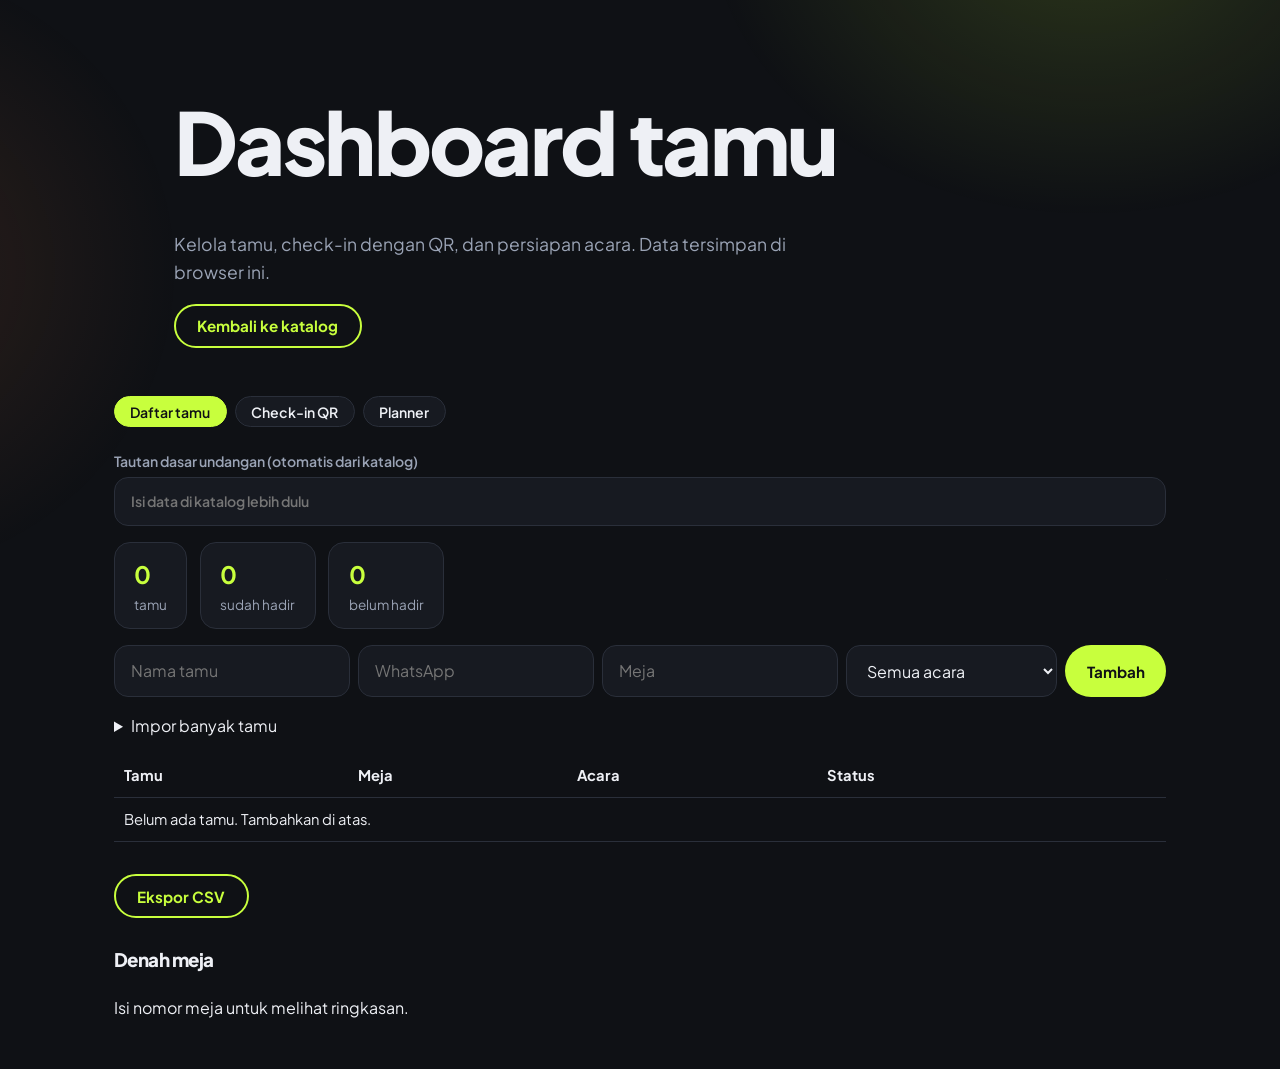
==== dashboard.html @ ad069d34 "Add files via upload" ====
<!DOCTYPE html>
<html lang="id"><head><meta charset="UTF-8"><meta name="viewport" content="width=device-width, initial-scale=1">
<title>Dashboard tamu</title>
<link href="https://fonts.googleapis.com/css2?family=Plus+Jakarta+Sans:wght@400;600;800&display=swap" rel="stylesheet">
<link rel="stylesheet" href="katalog.css"></head>
<body>
<header class="hero"><h1>Dashboard tamu</h1><p>Kelola tamu, check-in dengan QR, dan persiapan acara. Data tersimpan di browser ini.</p><a class="btn ghost" href="index.html">Kembali ke katalog</a></header>
<main>
<div class="chips" id="tabs" role="group"><button class="chip" data-p="tamu" aria-pressed="true">Daftar tamu</button><button class="chip" data-p="cek" aria-pressed="false">Check-in QR</button><button class="chip" data-p="plan" aria-pressed="false">Planner</button></div>

<section id="p-tamu" class="pane">
  <label>Tautan dasar undangan (otomatis dari katalog) <input id="base" placeholder="Isi data di katalog lebih dulu"></label>
  <div class="stat" id="stat"></div>
  <form id="fg" class="baris"><input name="n" placeholder="Nama tamu" required><input name="wa" placeholder="WhatsApp" inputmode="numeric"><input name="meja" placeholder="Meja"><select name="acara"><option value="semua">Semua acara</option><option value="akad">Akad saja</option><option value="resepsi">Resepsi saja</option></select><button class="btn">Tambah</button></form>
  <details><summary>Impor banyak tamu</summary><textarea id="imp" rows="4" placeholder="Nama|0812...|Meja (satu per baris)"></textarea><button class="btn ghost" id="impbtn" type="button">Impor</button></details>
  <div class="tabel"><table><thead><tr><th>Tamu</th><th>Meja</th><th>Acara</th><th>Status</th><th></th></tr></thead><tbody id="tbody"></tbody></table></div>
  <p><button class="btn ghost" id="csv" type="button">Ekspor CSV</button></p>
  <h3>Denah meja</h3><div id="meja" class="stat"></div>
</section>

<section id="p-cek" class="pane" hidden>
  <p id="cekinfo">Arahkan kamera ke kode QR pada tiket tamu.</p>
  <video id="cam" playsinline muted></video>
  <p><button class="btn" id="mulai" type="button">Mulai pindai</button> <button class="btn ghost" id="henti" type="button">Berhenti</button></p>
  <form id="fm" class="baris"><input id="manual" placeholder="Atau ketik nama tamu"><button class="btn ghost">Check-in manual</button></form>
</section>

<section id="p-plan" class="pane" hidden>
  <label>Total anggaran (Rp) <input id="total" inputmode="numeric"></label>
  <div class="stat" id="bstat"></div>
  <form id="fb" class="baris"><input name="n" placeholder="Pos pengeluaran" required><input name="j" placeholder="Jumlah (Rp)" inputmode="numeric" required><button class="btn">Tambah</button></form>
  <ul id="blist" class="daftar"></ul>
  <h3>Checklist persiapan</h3>
  <form id="ft" class="baris"><input name="t" placeholder="Tugas baru" required><button class="btn">Tambah</button></form>
  <ul id="tlist" class="daftar"></ul>
</section>
</main>
<div class="sapa" id="sapa" hidden></div>
<script src="dashboard.js"></script>
</body></html>
---- katalog.css ----
:root{--bg:#0f1115;--card:#171a21;--line:#2a2f3a;--ink:#eef0f5;--mut:#9aa3b5;--ac:#c8ff3d}
*{box-sizing:border-box}
html{scroll-behavior:smooth}
body{margin:0;background:var(--bg);color:var(--ink);font:16px/1.6 'Plus Jakarta Sans',sans-serif;-webkit-font-smoothing:antialiased}
body::before{content:'';position:fixed;inset:0;z-index:-1;background:radial-gradient(50vmax 40vmax at 85% -10%,rgba(200,255,61,.16),transparent 60%),radial-gradient(40vmax 40vmax at -10% 30%,rgba(255,138,76,.12),transparent 60%)}
h1,h2,h3{font-weight:800;letter-spacing:-.03em;line-height:1.05;margin:0 0 .5em}
.hero{max-width:980px;margin:auto;padding:6rem 1.5rem 3rem}
.hero h1{font-size:clamp(2.6rem,8vw,5.4rem);max-width:14ch}
.hero p{color:var(--mut);max-width:48ch;font-size:1.1rem}
main{max-width:1100px;margin:auto;padding:0 1.5rem}
h2{font-size:clamp(1.8rem,5vw,2.6rem);margin-top:3rem}
.btn{display:inline-block;background:var(--ac);color:#0f1115;border:0;border-radius:99px;padding:.7em 1.4em;font:700 .95rem 'Plus Jakarta Sans',sans-serif;cursor:pointer;text-decoration:none;transition:transform .2s}
.btn:hover{transform:translateY(-2px)}
.btn.ghost{background:transparent;color:var(--ac);border:2px solid var(--ac)}
.chips{display:flex;flex-wrap:wrap;gap:.5rem;margin:0 0 1.4rem}
.chip{border:1px solid var(--line);background:var(--card);color:var(--ink);border-radius:99px;padding:.4em 1.1em;font:600 .88rem 'Plus Jakarta Sans',sans-serif;cursor:pointer}
.chip[aria-pressed=true]{background:var(--ac);color:#0f1115;border-color:var(--ac)}
.grid{display:grid;grid-template-columns:repeat(auto-fill,minmax(240px,1fr));gap:1.4rem}
.card{background:var(--card);border:1px solid var(--line);border-radius:24px;padding:.9rem;display:flex;flex-direction:column;gap:.4rem;transition:transform .25s,border-color .25s}
.card:hover{transform:translateY(-6px);border-color:var(--ac)}
.card p{margin:0 0 .6rem;font-size:.9rem;color:var(--mut);flex:1}
.card h3{font-size:1.2rem;margin:.5rem .3rem 0}.card p,.card .btn{margin-inline:.3rem}
.thumb{height:310px;overflow:hidden;border-radius:16px;background:#000}
.thumb iframe{width:400px;height:680px;border:0;transform:scale(.52);transform-origin:0 0;pointer-events:none}
.editor{display:grid;grid-template-columns:1fr 360px;gap:2.5rem;align-items:start;margin:3rem 0}
form{display:grid;gap:.9rem}
label{display:grid;gap:.3rem;font-weight:600;font-size:.88rem;color:var(--mut)}
input,select,textarea{padding:.75rem 1rem;border:1px solid var(--line);border-radius:14px;font:inherit;background:var(--card);color:var(--ink)}
input:focus,select:focus,textarea:focus{outline:2px solid var(--ac);border-color:transparent}
.out{display:flex;gap:.5rem;flex-wrap:wrap;margin-top:.5rem}.out input{flex:1 1 100%}
.phone{position:sticky;top:1rem;border:10px solid #000;border-radius:42px;overflow:hidden;height:660px;background:#000;box-shadow:0 30px 80px rgba(0,0,0,.6),0 0 0 1px var(--line)}
.phone iframe{width:100%;height:100%;border:0}
.bulk{margin:0 0 4rem;display:grid;gap:.8rem;max-width:640px}
.bulk p{color:var(--mut);margin:0}
#hasil{padding-left:1.2rem}#hasil a{margin-left:.6rem;color:var(--ac)}
footer{text-align:center;padding:2.5rem;color:var(--mut);font-size:.9rem}
:focus-visible{outline:3px solid var(--ac);outline-offset:2px}
@media(max-width:860px){.editor{grid-template-columns:1fr}.phone{position:static}}
.fitur{display:grid;grid-template-columns:repeat(auto-fill,minmax(250px,1fr));gap:1rem;margin-bottom:2rem}
.fitur div{background:var(--card);border:1px solid var(--line);border-radius:20px;padding:1.2rem}
.fitur h3{font-size:1.1rem;color:var(--ac)}.fitur p{margin:0;color:var(--mut);font-size:.92rem}
.faq details{background:var(--card);border:1px solid var(--line);border-radius:16px;padding:1rem 1.2rem;margin-bottom:.6rem}
.faq summary{font-weight:700;cursor:pointer}.faq p{color:var(--mut);margin:.6rem 0 0}.faq{margin-bottom:3rem}
.pane{display:grid;gap:1rem;margin-bottom:3rem}.pane[hidden]{display:none}
.baris{display:flex;flex-wrap:wrap;gap:.5rem}.baris input,.baris select{flex:1 1 130px}
.stat{display:flex;flex-wrap:wrap;gap:.8rem}.stat div{background:var(--card);border:1px solid var(--line);border-radius:16px;padding:.8rem 1.2rem;color:var(--mut);font-size:.85rem}.stat b{display:block;font-size:1.5rem;color:var(--ac)}
.tabel{overflow-x:auto}table{width:100%;border-collapse:collapse;font-size:.92rem}th,td{padding:.6rem;border-bottom:1px solid var(--line);text-align:left}
td button{background:none;border:0;color:var(--ac);cursor:pointer;font:inherit}td a{color:var(--ac)}
.daftar{list-style:none;padding:0;display:grid;gap:.4rem}.daftar li{background:var(--card);border:1px solid var(--line);border-radius:12px;padding:.6rem 1rem;display:flex;gap:.6rem;align-items:center;justify-content:space-between}
.daftar button{background:none;border:0;color:var(--mut);cursor:pointer}
#cam{width:100%;max-width:420px;border-radius:20px;background:#000}
.sapa{position:fixed;inset:0;z-index:50;background:var(--ac);color:#0f1115;display:grid;place-items:center;text-align:center}.sapa[hidden]{display:none}.sapa h2{font-size:clamp(3rem,12vw,7rem);margin:0}
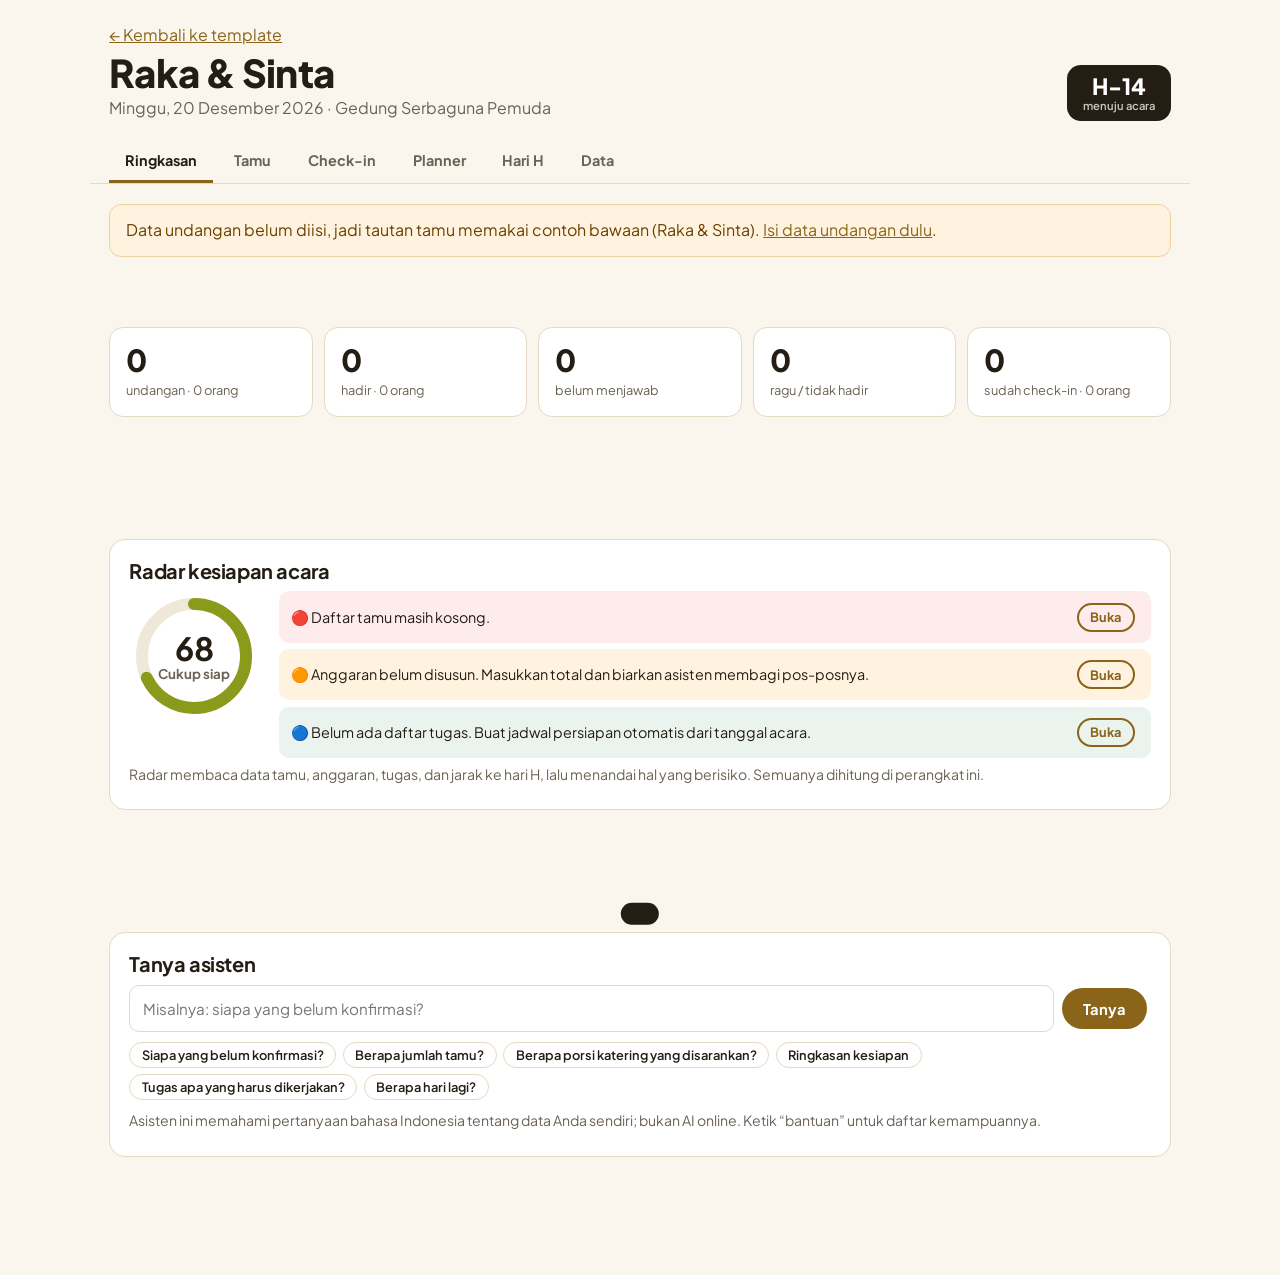
==== commit c395064a: "Add files via upload" ====
--- a/dashboard.html
+++ b/dashboard.html
@@ -1,40 +1,32 @@
 <!DOCTYPE html>
-<html lang="id"><head><meta charset="UTF-8"><meta name="viewport" content="width=device-width, initial-scale=1">
-<title>Dashboard tamu</title>
+<html lang="id">
+<head>
+<meta charset="UTF-8">
+<meta name="viewport" content="width=device-width, initial-scale=1">
+<title>Dashboard Tamu — Undangan Digital</title>
+<link rel="preconnect" href="https://fonts.googleapis.com">
 <link href="https://fonts.googleapis.com/css2?family=Plus+Jakarta+Sans:wght@400;600;800&display=swap" rel="stylesheet">
-<link rel="stylesheet" href="katalog.css"></head>
-<body>
-<header class="hero"><h1>Dashboard tamu</h1><p>Kelola tamu, check-in dengan QR, dan persiapan acara. Data tersimpan di browser ini.</p><a class="btn ghost" href="index.html">Kembali ke katalog</a></header>
-<main>
-<div class="chips" id="tabs" role="group"><button class="chip" data-p="tamu" aria-pressed="true">Daftar tamu</button><button class="chip" data-p="cek" aria-pressed="false">Check-in QR</button><button class="chip" data-p="plan" aria-pressed="false">Planner</button></div>
+<link rel="stylesheet" href="katalog.css">
+<link rel="stylesheet" href="dashboard.css">
+</head>
+<body class="dash">
+<header class="dh">
+  <div>
+    <a href="index.html">← Kembali ke template</a>
+    <h1 id="judul">Dashboard tamu</h1>
+    <p id="subjudul"></p>
+  </div>
+  <div class="hmin" id="hmin" aria-live="polite"></div>
+</header>
+<nav class="tabs" id="tabs" role="tablist" aria-label="Bagian dashboard"></nav>
+<main id="panel" tabindex="-1"></main>
 
-<section id="p-tamu" class="pane">
-  <label>Tautan dasar undangan (otomatis dari katalog) <input id="base" placeholder="Isi data di katalog lebih dulu"></label>
-  <div class="stat" id="stat"></div>
-  <form id="fg" class="baris"><input name="n" placeholder="Nama tamu" required><input name="wa" placeholder="WhatsApp" inputmode="numeric"><input name="meja" placeholder="Meja"><select name="acara"><option value="semua">Semua acara</option><option value="akad">Akad saja</option><option value="resepsi">Resepsi saja</option></select><button class="btn">Tambah</button></form>
-  <details><summary>Impor banyak tamu</summary><textarea id="imp" rows="4" placeholder="Nama|0812...|Meja (satu per baris)"></textarea><button class="btn ghost" id="impbtn" type="button">Impor</button></details>
-  <div class="tabel"><table><thead><tr><th>Tamu</th><th>Meja</th><th>Acara</th><th>Status</th><th></th></tr></thead><tbody id="tbody"></tbody></table></div>
-  <p><button class="btn ghost" id="csv" type="button">Ekspor CSV</button></p>
-  <h3>Denah meja</h3><div id="meja" class="stat"></div>
-</section>
+<div class="sapa" id="sapa" hidden role="alertdialog" aria-live="assertive" aria-label="Sambutan tamu"></div>
+<div id="toast" role="status" aria-live="polite"></div>
 
-<section id="p-cek" class="pane" hidden>
-  <p id="cekinfo">Arahkan kamera ke kode QR pada tiket tamu.</p>
-  <video id="cam" playsinline muted></video>
-  <p><button class="btn" id="mulai" type="button">Mulai pindai</button> <button class="btn ghost" id="henti" type="button">Berhenti</button></p>
-  <form id="fm" class="baris"><input id="manual" placeholder="Atau ketik nama tamu"><button class="btn ghost">Check-in manual</button></form>
-</section>
-
-<section id="p-plan" class="pane" hidden>
-  <label>Total anggaran (Rp) <input id="total" inputmode="numeric"></label>
-  <div class="stat" id="bstat"></div>
-  <form id="fb" class="baris"><input name="n" placeholder="Pos pengeluaran" required><input name="j" placeholder="Jumlah (Rp)" inputmode="numeric" required><button class="btn">Tambah</button></form>
-  <ul id="blist" class="daftar"></ul>
-  <h3>Checklist persiapan</h3>
-  <form id="ft" class="baris"><input name="t" placeholder="Tugas baru" required><button class="btn">Tambah</button></form>
-  <ul id="tlist" class="daftar"></ul>
-</section>
-</main>
-<div class="sapa" id="sapa" hidden></div>
+<script src="data.js"></script>
+<script src="penyimpanan.js"></script>
+<script src="smart.js"></script>
 <script src="dashboard.js"></script>
-</body></html>
+</body>
+</html>
--- a/katalog.css
+++ b/katalog.css
@@ -1,52 +1,91 @@
-:root{--bg:#0f1115;--card:#171a21;--line:#2a2f3a;--ink:#eef0f5;--mut:#9aa3b5;--ac:#c8ff3d}
+/* Katalog + dasar gaya bersama dashboard */
+:root{--k-bg:#faf6ee;--k-ink:#231d14;--k-mut:#6b6254;--k-ac:#8a6419;--k-ac2:#f1e4c3;--k-line:#e4d9c3;--k-card:#fff;--k-ok:#2f7d4f;--k-warn:#b26a00;--k-bad:#b3261e;--k-r:16px}
 *{box-sizing:border-box}
 html{scroll-behavior:smooth}
-body{margin:0;background:var(--bg);color:var(--ink);font:16px/1.6 'Plus Jakarta Sans',sans-serif;-webkit-font-smoothing:antialiased}
-body::before{content:'';position:fixed;inset:0;z-index:-1;background:radial-gradient(50vmax 40vmax at 85% -10%,rgba(200,255,61,.16),transparent 60%),radial-gradient(40vmax 40vmax at -10% 30%,rgba(255,138,76,.12),transparent 60%)}
-h1,h2,h3{font-weight:800;letter-spacing:-.03em;line-height:1.05;margin:0 0 .5em}
-.hero{max-width:980px;margin:auto;padding:6rem 1.5rem 3rem}
-.hero h1{font-size:clamp(2.6rem,8vw,5.4rem);max-width:14ch}
-.hero p{color:var(--mut);max-width:48ch;font-size:1.1rem}
-main{max-width:1100px;margin:auto;padding:0 1.5rem}
-h2{font-size:clamp(1.8rem,5vw,2.6rem);margin-top:3rem}
-.btn{display:inline-block;background:var(--ac);color:#0f1115;border:0;border-radius:99px;padding:.7em 1.4em;font:700 .95rem 'Plus Jakarta Sans',sans-serif;cursor:pointer;text-decoration:none;transition:transform .2s}
-.btn:hover{transform:translateY(-2px)}
-.btn.ghost{background:transparent;color:var(--ac);border:2px solid var(--ac)}
-.chips{display:flex;flex-wrap:wrap;gap:.5rem;margin:0 0 1.4rem}
-.chip{border:1px solid var(--line);background:var(--card);color:var(--ink);border-radius:99px;padding:.4em 1.1em;font:600 .88rem 'Plus Jakarta Sans',sans-serif;cursor:pointer}
-.chip[aria-pressed=true]{background:var(--ac);color:#0f1115;border-color:var(--ac)}
-.grid{display:grid;grid-template-columns:repeat(auto-fill,minmax(240px,1fr));gap:1.4rem}
-.card{background:var(--card);border:1px solid var(--line);border-radius:24px;padding:.9rem;display:flex;flex-direction:column;gap:.4rem;transition:transform .25s,border-color .25s}
-.card:hover{transform:translateY(-6px);border-color:var(--ac)}
-.card p{margin:0 0 .6rem;font-size:.9rem;color:var(--mut);flex:1}
-.card h3{font-size:1.2rem;margin:.5rem .3rem 0}.card p,.card .btn{margin-inline:.3rem}
-.thumb{height:310px;overflow:hidden;border-radius:16px;background:#000}
-.thumb iframe{width:400px;height:680px;border:0;transform:scale(.52);transform-origin:0 0;pointer-events:none}
-.editor{display:grid;grid-template-columns:1fr 360px;gap:2.5rem;align-items:start;margin:3rem 0}
-form{display:grid;gap:.9rem}
-label{display:grid;gap:.3rem;font-weight:600;font-size:.88rem;color:var(--mut)}
-input,select,textarea{padding:.75rem 1rem;border:1px solid var(--line);border-radius:14px;font:inherit;background:var(--card);color:var(--ink)}
-input:focus,select:focus,textarea:focus{outline:2px solid var(--ac);border-color:transparent}
-.out{display:flex;gap:.5rem;flex-wrap:wrap;margin-top:.5rem}.out input{flex:1 1 100%}
-.phone{position:sticky;top:1rem;border:10px solid #000;border-radius:42px;overflow:hidden;height:660px;background:#000;box-shadow:0 30px 80px rgba(0,0,0,.6),0 0 0 1px var(--line)}
+body{margin:0;background:var(--k-bg);color:var(--k-ink);font:16px/1.6 'Plus Jakarta Sans',system-ui,sans-serif;-webkit-font-smoothing:antialiased}
+h1,h2,h3{line-height:1.15;margin:0 0 .5em;letter-spacing:-.02em}
+h2{font-size:clamp(1.5rem,4vw,2rem)}
+h3{font-size:1.1rem}
+a{color:var(--k-ac)}
+:focus-visible{outline:3px solid var(--k-ac);outline-offset:2px}
+.btn{display:inline-block;background:var(--k-ac);color:#fff;border:2px solid var(--k-ac);border-radius:99px;padding:.65em 1.3em;font:700 .92rem 'Plus Jakarta Sans',sans-serif;cursor:pointer;text-decoration:none;margin:.2rem .2rem .2rem 0;transition:transform .15s,background .15s}
+.btn:hover{transform:translateY(-1px)}
+.btn:disabled{opacity:.5;cursor:not-allowed;transform:none}
+.btn.ghost{background:transparent;color:var(--k-ac)}
+.btn.kecil{padding:.35em .9em;font-size:.8rem}
+.btn.bahaya{background:var(--k-bad);border-color:var(--k-bad)}
+.btn.bahaya.ghost{background:transparent;color:var(--k-bad)}
+
+.hero{padding:clamp(2.5rem,8vw,5rem) 1.4rem 2.5rem;text-align:center;max-width:820px;margin:auto}
+.hero h1{font-size:clamp(2rem,6vw,3.4rem);font-weight:800}
+.hero p{color:var(--k-mut);max-width:60ch;margin:.6rem auto 1.4rem}
+main{max-width:1100px;margin:auto;padding:0 1.2rem 4rem}
+main>section{margin:3.2rem 0}
+
+/* Rekomendasi cerdas */
+.cerdas{background:linear-gradient(135deg,#fff8e4,#fff);border:1px solid var(--k-line);border-radius:var(--k-r);padding:1.3rem}
+.cerdas h3{display:flex;align-items:center;gap:.5rem}
+.cerdas p{margin:.2rem 0 .8rem;color:var(--k-mut);font-size:.92rem}
+.cerdas .baris{display:flex;gap:.5rem;flex-wrap:wrap}
+.cerdas textarea,.cerdas input{flex:1 1 280px}
+.rek-hasil{display:grid;gap:.6rem;margin-top:1rem;grid-template-columns:repeat(auto-fit,minmax(220px,1fr))}
+.rek-hasil article{background:var(--k-card);border:1px solid var(--k-line);border-radius:12px;padding:.9rem}
+.rek-hasil article.utama{border:2px solid var(--k-ac)}
+.rek-hasil small{display:block;color:var(--k-mut)}
+.badge{display:inline-block;background:var(--k-ac2);color:#5b430e;border-radius:99px;padding:.1em .7em;font:700 .72rem 'Plus Jakarta Sans',sans-serif;margin:0 .25rem .25rem 0}
+
+/* Filter + kisi template */
+.chips{display:flex;flex-wrap:wrap;gap:.4rem;margin:.6rem 0 1.2rem}
+.chips button{border:1px solid var(--k-line);background:var(--k-card);color:var(--k-ink);border-radius:99px;padding:.4em 1em;font:600 .85rem 'Plus Jakarta Sans',sans-serif;cursor:pointer}
+.chips button[aria-pressed=true]{background:var(--k-ink);border-color:var(--k-ink);color:#fff}
+.grid{--s:.5;display:grid;grid-template-columns:repeat(auto-fill,minmax(210px,1fr));gap:1rem}
+.kartu{background:var(--k-card);border:1px solid var(--k-line);border-radius:var(--k-r);overflow:hidden;display:flex;flex-direction:column;position:relative}
+.kartu.cocok{border:2px solid var(--k-ac);box-shadow:0 8px 24px rgba(138,100,25,.18)}
+.kartu .lencana{position:absolute;top:8px;left:8px;z-index:2;background:var(--k-ac);color:#fff;border-radius:99px;padding:.15em .7em;font:700 .7rem 'Plus Jakarta Sans',sans-serif}
+.prev{position:relative;aspect-ratio:9/13;overflow:hidden;background:#e9e3d6;border-bottom:1px solid var(--k-line)}
+.prev iframe{position:absolute;top:0;left:0;width:390px;height:calc(100% / var(--s));border:0;transform:scale(var(--s));transform-origin:0 0;pointer-events:none;background:#fff}
+.kartu .isi{padding:.9rem;display:flex;flex-direction:column;gap:.4rem;flex:1}
+.kartu h3{margin:0;font-size:1.02rem}
+.kartu p{margin:0;font-size:.84rem;color:var(--k-mut);flex:1}
+.kosong{grid-column:1/-1;text-align:center;color:var(--k-mut);padding:2rem}
+
+/* Daftar fitur */
+.fitur{display:grid;grid-template-columns:repeat(auto-fit,minmax(230px,1fr));gap:.8rem}
+.fitur>div{background:var(--k-card);border:1px solid var(--k-line);border-radius:12px;padding:1rem}
+.fitur h3{margin:0 0 .25rem}
+.fitur p{margin:0;color:var(--k-mut);font-size:.88rem}
+
+/* Editor */
+.editor{display:grid;gap:1.5rem;grid-template-columns:1fr}
+@media(min-width:960px){.editor{grid-template-columns:minmax(0,1fr) 340px;align-items:start}}
+#form{display:grid;grid-template-columns:repeat(auto-fill,minmax(240px,1fr));gap:.8rem 1rem;background:var(--k-card);border:1px solid var(--k-line);border-radius:var(--k-r);padding:1.3rem}
+#form>h2,#form>.out,#form>.periksa{grid-column:1/-1}
+label{display:grid;gap:.3rem;font:600 .82rem 'Plus Jakarta Sans',sans-serif;color:var(--k-mut)}
+input,select,textarea{width:100%;padding:.6rem .8rem;border:1px solid var(--k-line);border-radius:10px;background:#fff;color:var(--k-ink);font:400 .95rem 'Plus Jakarta Sans',sans-serif}
+textarea{resize:vertical}
+.out{display:flex;gap:.4rem;flex-wrap:wrap;align-items:center}
+.out input{flex:1 1 220px;width:auto;font-size:.8rem}
+.periksa{display:grid;gap:.35rem}
+.periksa:empty{display:none}
+.periksa p{margin:0;padding:.5rem .8rem;border-radius:10px;font-size:.86rem;background:#f4f1ea}
+.periksa .tinggi{background:#fdeceb;color:#7d1a14}
+.periksa .sedang{background:#fff3df;color:#6a4000}
+.periksa .info{background:#eaf3ee;color:#1d5133}
+.phone{width:min(100%,340px);margin:auto;aspect-ratio:9/18;border:10px solid #1c1c1c;border-radius:36px;overflow:hidden;background:#fff;position:sticky;top:1rem}
 .phone iframe{width:100%;height:100%;border:0}
-.bulk{margin:0 0 4rem;display:grid;gap:.8rem;max-width:640px}
-.bulk p{color:var(--mut);margin:0}
-#hasil{padding-left:1.2rem}#hasil a{margin-left:.6rem;color:var(--ac)}
-footer{text-align:center;padding:2.5rem;color:var(--mut);font-size:.9rem}
-:focus-visible{outline:3px solid var(--ac);outline-offset:2px}
-@media(max-width:860px){.editor{grid-template-columns:1fr}.phone{position:static}}
-.fitur{display:grid;grid-template-columns:repeat(auto-fill,minmax(250px,1fr));gap:1rem;margin-bottom:2rem}
-.fitur div{background:var(--card);border:1px solid var(--line);border-radius:20px;padding:1.2rem}
-.fitur h3{font-size:1.1rem;color:var(--ac)}.fitur p{margin:0;color:var(--mut);font-size:.92rem}
-.faq details{background:var(--card);border:1px solid var(--line);border-radius:16px;padding:1rem 1.2rem;margin-bottom:.6rem}
-.faq summary{font-weight:700;cursor:pointer}.faq p{color:var(--mut);margin:.6rem 0 0}.faq{margin-bottom:3rem}
-.pane{display:grid;gap:1rem;margin-bottom:3rem}.pane[hidden]{display:none}
-.baris{display:flex;flex-wrap:wrap;gap:.5rem}.baris input,.baris select{flex:1 1 130px}
-.stat{display:flex;flex-wrap:wrap;gap:.8rem}.stat div{background:var(--card);border:1px solid var(--line);border-radius:16px;padding:.8rem 1.2rem;color:var(--mut);font-size:.85rem}.stat b{display:block;font-size:1.5rem;color:var(--ac)}
-.tabel{overflow-x:auto}table{width:100%;border-collapse:collapse;font-size:.92rem}th,td{padding:.6rem;border-bottom:1px solid var(--line);text-align:left}
-td button{background:none;border:0;color:var(--ac);cursor:pointer;font:inherit}td a{color:var(--ac)}
-.daftar{list-style:none;padding:0;display:grid;gap:.4rem}.daftar li{background:var(--card);border:1px solid var(--line);border-radius:12px;padding:.6rem 1rem;display:flex;gap:.6rem;align-items:center;justify-content:space-between}
-.daftar button{background:none;border:0;color:var(--mut);cursor:pointer}
-#cam{width:100%;max-width:420px;border-radius:20px;background:#000}
-.sapa{position:fixed;inset:0;z-index:50;background:var(--ac);color:#0f1115;display:grid;place-items:center;text-align:center}.sapa[hidden]{display:none}.sapa h2{font-size:clamp(3rem,12vw,7rem);margin:0}
+
+/* Tautan massal */
+.bulk{background:var(--k-card);border:1px solid var(--k-line);border-radius:var(--k-r);padding:1.3rem}
+.bulk p{color:var(--k-mut);margin:.2rem 0 .8rem}
+#hasil{list-style:none;margin:1rem 0 0;padding:0;display:grid;gap:.5rem}
+#hasil li{display:flex;gap:.6rem;align-items:center;flex-wrap:wrap;border:1px solid var(--k-line);border-radius:12px;padding:.6rem .8rem}
+#hasil li b{flex:1 1 150px}
+#hasil li small{color:var(--k-mut);flex:1 1 100%;word-break:break-all}
+
+.faq details{background:var(--k-card);border:1px solid var(--k-line);border-radius:12px;padding:.8rem 1rem;margin:.5rem 0}
+.faq summary{cursor:pointer;font-weight:700}
+.faq p{margin:.5rem 0 0;color:var(--k-mut)}
+footer{text-align:center;color:var(--k-mut);padding:2rem 1rem;font-size:.85rem}
+#toast{position:fixed;left:50%;bottom:20px;transform:translate(-50%,200%);background:var(--k-ink);color:#fff;padding:.7rem 1.2rem;border-radius:99px;font-size:.88rem;z-index:99;transition:transform .3s;max-width:92vw;text-align:center}
+#toast.tampil{transform:translate(-50%,0)}
+@media (prefers-reduced-motion:reduce){*{transition:none!important;animation:none!important;scroll-behavior:auto!important}}
--- a/dashboard.css
+++ b/dashboard.css
@@ -0,0 +1,109 @@
+/* Dashboard (dipakai bersama katalog.css) */
+.dash{padding-bottom:3rem}
+.dh{max-width:1100px;margin:auto;padding:1.4rem 1.2rem .6rem;display:flex;gap:1rem;justify-content:space-between;align-items:flex-end;flex-wrap:wrap}
+.dh h1{font-size:clamp(1.6rem,5vw,2.4rem);font-weight:800;margin:.2rem 0 0}
+.dh p{margin:0;color:var(--k-mut)}
+.hmin{background:var(--k-ink);color:#fff;border-radius:14px;padding:.5rem 1rem;font-weight:800;font-size:1.4rem;line-height:1.2;text-align:center}
+.hmin small{display:block;font-weight:600;font-size:.7rem;opacity:.75}
+.tabs{max-width:1100px;margin:.6rem auto 0;padding:0 1.2rem;display:flex;gap:.3rem;overflow-x:auto;border-bottom:1px solid var(--k-line)}
+.tabs button{border:0;background:transparent;padding:.7rem 1rem;font:700 .9rem 'Plus Jakarta Sans',sans-serif;color:var(--k-mut);cursor:pointer;border-bottom:3px solid transparent;white-space:nowrap}
+.tabs button[aria-selected=true]{color:var(--k-ink);border-bottom-color:var(--k-ac)}
+#panel{max-width:1100px;margin:auto;padding:1.2rem;display:grid;gap:1.2rem;outline:0}
+.card{background:var(--k-card);border:1px solid var(--k-line);border-radius:var(--k-r);padding:1.2rem;min-width:0}
+.card h2{font-size:1.25rem;margin-bottom:.6rem}
+.card h3{margin:.8rem 0 .4rem}
+.card p{margin:.3rem 0}
+.mut{color:var(--k-mut);font-size:.88rem}
+.catatan{background:#fff3df;border:1px solid #ecd2a0;border-radius:12px;padding:.8rem 1rem;color:#6a4000}
+.dua{display:grid;gap:1.2rem;grid-template-columns:repeat(auto-fit,minmax(min(100%,420px),1fr))}
+
+.stat{display:grid;grid-template-columns:repeat(auto-fit,minmax(150px,1fr));gap:.7rem}
+.stat div{background:var(--k-card);border:1px solid var(--k-line);border-radius:14px;padding:.9rem 1rem}
+.stat b{display:block;font-size:1.9rem;line-height:1.1;font-weight:800}
+.stat span{font-size:.8rem;color:var(--k-mut)}
+
+.radar{display:flex;gap:1.2rem;align-items:flex-start;flex-wrap:wrap}
+.cincin{position:relative;width:130px;height:130px;flex:none}
+.cincin svg{transform:rotate(-90deg)}
+.cincin div{position:absolute;inset:0;display:grid;place-content:center;text-align:center;line-height:1.1}
+.cincin b{font-size:2rem}
+.cincin small{color:var(--k-mut);font-weight:700}
+.temuan{list-style:none;margin:0;padding:0;display:grid;gap:.4rem;flex:1 1 300px}
+.temuan li{display:flex;gap:.6rem;align-items:center;justify-content:space-between;border-radius:10px;padding:.5rem .8rem;font-size:.9rem}
+.temuan .tinggi{background:#fdeceb}.temuan .sedang{background:#fff3df}.temuan .info{background:#eaf3ee}
+.temuan li span{flex:1}
+
+.tanya{display:flex;gap:.5rem;flex-wrap:wrap}
+.tanya input{flex:1 1 240px}
+.contoh{display:flex;gap:.4rem;flex-wrap:wrap;margin:.6rem 0}
+.contoh button{border:1px solid var(--k-line);background:#fff;border-radius:99px;padding:.3em .9em;font:600 .8rem 'Plus Jakarta Sans',sans-serif;cursor:pointer;color:var(--k-ink)}
+.jawab{margin-top:.8rem;background:#faf6ee;border-radius:12px;padding:.8rem 1rem}
+.jawab ul{margin:.4rem 0 0;padding-left:1.2rem;max-height:220px;overflow:auto}
+
+.bar{display:flex;gap:.5rem;flex-wrap:wrap;align-items:center;margin-bottom:.8rem}
+.bar input[type=search],.bar input[type=text]{flex:1 1 200px;width:auto}
+.bar select{width:auto}
+.grid-form{display:grid;grid-template-columns:repeat(auto-fit,minmax(150px,1fr));gap:.6rem;margin:.6rem 0 1rem;align-items:end}
+.grid-form[hidden]{display:none}
+details.alat{border:1px solid var(--k-line);border-radius:12px;margin:.5rem 0;padding:.6rem .9rem;background:#fffdf8}
+details.alat summary{cursor:pointer;font-weight:700}
+details.alat[open] summary{margin-bottom:.6rem}
+details.alat textarea{margin:.4rem 0}
+.hasil-alat{margin-top:.6rem;font-size:.9rem}
+.hasil-alat ul{margin:.3rem 0;padding-left:1.2rem}
+
+.tabel{overflow-x:auto;border:1px solid var(--k-line);border-radius:12px}
+table{border-collapse:collapse;width:100%;font-size:.88rem}
+th{background:#f5efe2;text-align:left;padding:.5rem .6rem;font-size:.76rem;text-transform:uppercase;letter-spacing:.03em;color:var(--k-mut);white-space:nowrap}
+td{padding:.3rem .4rem;border-top:1px solid var(--k-line);vertical-align:middle}
+td input,td select{padding:.35rem .5rem;font-size:.85rem;border-radius:8px;min-width:70px}
+td input[data-f=nama]{min-width:170px}td input[data-f=wa]{min-width:130px}td input[data-f=pax]{min-width:56px;width:64px}td input[data-f=meja]{width:72px;min-width:60px}
+td input.salah{border-color:var(--k-bad);background:#fff6f5}
+td.aksi{white-space:nowrap}
+td.aksi button{border:1px solid var(--k-line);background:#fff;border-radius:8px;padding:.25rem .5rem;cursor:pointer;font-size:.9rem}
+td.aksi button:disabled{opacity:.35;cursor:not-allowed}
+tr.r-hadir td:first-child{box-shadow:inset 4px 0 var(--k-ok)}
+tr.r-tidak td:first-child{box-shadow:inset 4px 0 var(--k-bad)}
+tr.r-ragu td:first-child{box-shadow:inset 4px 0 var(--k-warn)}
+td.kosong,.kosong{text-align:center;color:var(--k-mut);padding:1.5rem}
+.tabel.kecil td input,.tabel.kecil td select{min-width:50px}
+.catat{font-size:.82rem;color:var(--k-mut)}
+
+.kam{background:#111;border-radius:14px;overflow:hidden;max-width:420px;aspect-ratio:4/3;display:grid;place-items:center;color:#aaa}
+.kam video{width:100%;height:100%;object-fit:cover}
+.daftar{list-style:none;margin:.5rem 0 0;padding:0;display:grid;gap:.4rem}
+.daftar li{display:flex;gap:.6rem;align-items:center;justify-content:space-between;flex-wrap:wrap;border:1px solid var(--k-line);border-radius:10px;padding:.5rem .8rem}
+.cek{display:flex;gap:1rem;flex-wrap:wrap;margin:.6rem 0}
+.cek label{display:flex;gap:.4rem;align-items:center;font-weight:600;color:var(--k-ink)}
+.cek input{width:auto}
+
+.sapa{position:fixed;inset:0;z-index:90;background:rgba(20,16,10,.92);display:grid;place-items:center;text-align:center;color:#fff;padding:1.5rem}
+.sapa[hidden]{display:none}
+.sapa-isi{max-width:640px}
+.sapa-isi small{letter-spacing:.2em;text-transform:uppercase;color:#e6c97a;font-weight:700}
+.sapa-isi h2{font-size:clamp(2.2rem,9vw,4.6rem);margin:.3em 0;font-weight:800}
+.sapa-isi .meja{font-size:1.6rem}
+.sapa-isi .meja b{font-size:3.4rem;color:#e6c97a;display:block;line-height:1}
+.sapa.ulang .sapa-isi small{color:#f5a39d}
+
+.progres{height:10px;background:#efe8d8;border-radius:99px;overflow:hidden;margin:.5rem 0}
+.progres span{display:block;height:100%;background:var(--k-ac);border-radius:99px}
+.progres.bahaya span{background:var(--k-bad)}
+.telat{color:var(--k-bad);font-weight:700}
+.sdone{text-decoration:line-through;opacity:.55}
+.grafik{width:100%;height:auto;max-height:260px}
+.grafik text{font:600 10px 'Plus Jakarta Sans',sans-serif;fill:var(--k-mut)}
+.grafik rect.b{fill:var(--k-ac2)}.grafik rect.p{fill:var(--k-ac)}
+.undi{font-size:clamp(1.4rem,5vw,2.2rem);font-weight:800;text-align:center;padding:1rem;border:2px dashed var(--k-ac);border-radius:14px;min-height:4.2rem;margin:.6rem 0}
+.rinci-grid{display:grid;grid-template-columns:repeat(auto-fit,minmax(130px,1fr));gap:.6rem;margin:.6rem 0}
+.rinci-grid div{background:#faf6ee;border-radius:12px;padding:.6rem .8rem}
+.rinci-grid b{display:block;font-size:1.4rem}
+.rinci-grid span{font-size:.78rem;color:var(--k-mut)}
+
+@media print{
+  body{background:#fff}
+  .dh a,.tabs,.btn,button,details,.bar,form,.sapa,#toast,.contoh,.tanya{display:none!important}
+  #panel{display:block;padding:0}
+  .card{break-inside:avoid;border:1px solid #bbb;margin-bottom:.8rem}
+  tr.r-hadir td:first-child,tr.r-tidak td:first-child,tr.r-ragu td:first-child{box-shadow:none}
+}
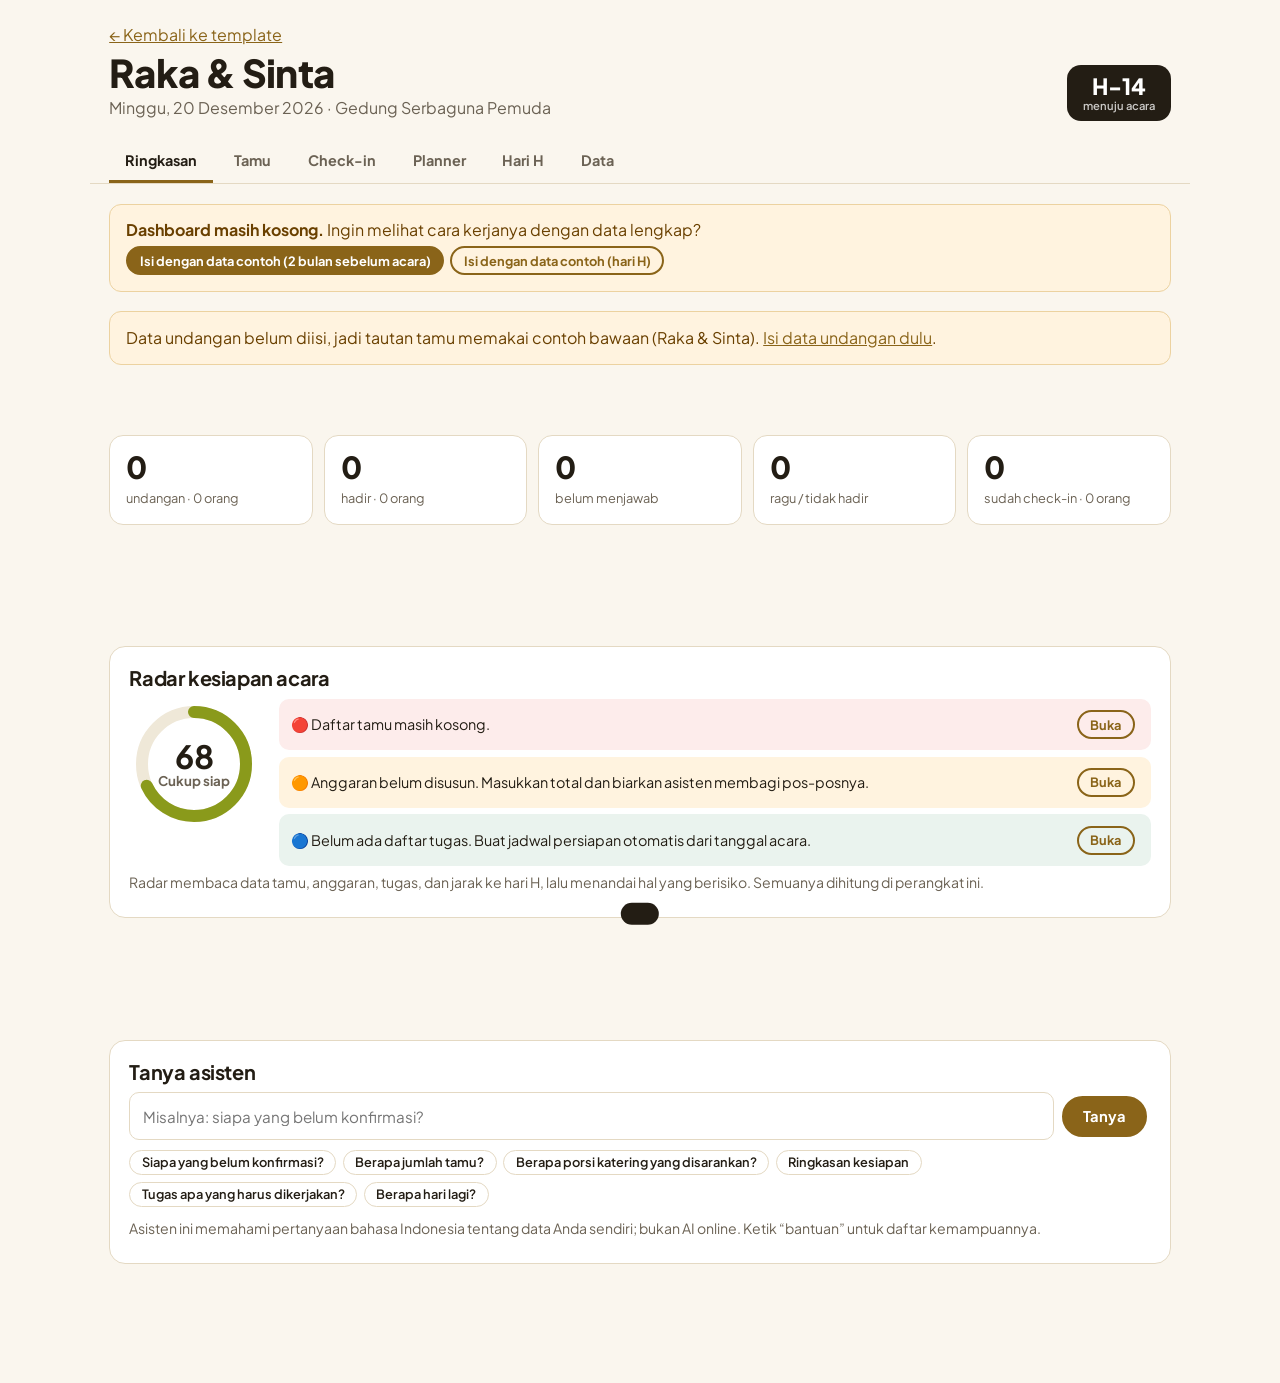
==== commit 8a8ed170: "Add files via upload" ====
--- a/dashboard.html
+++ b/dashboard.html
@@ -27,6 +27,7 @@
 <script src="data.js"></script>
 <script src="penyimpanan.js"></script>
 <script src="smart.js"></script>
+<script src="contoh.js"></script>
 <script src="dashboard.js"></script>
 </body>
 </html>
